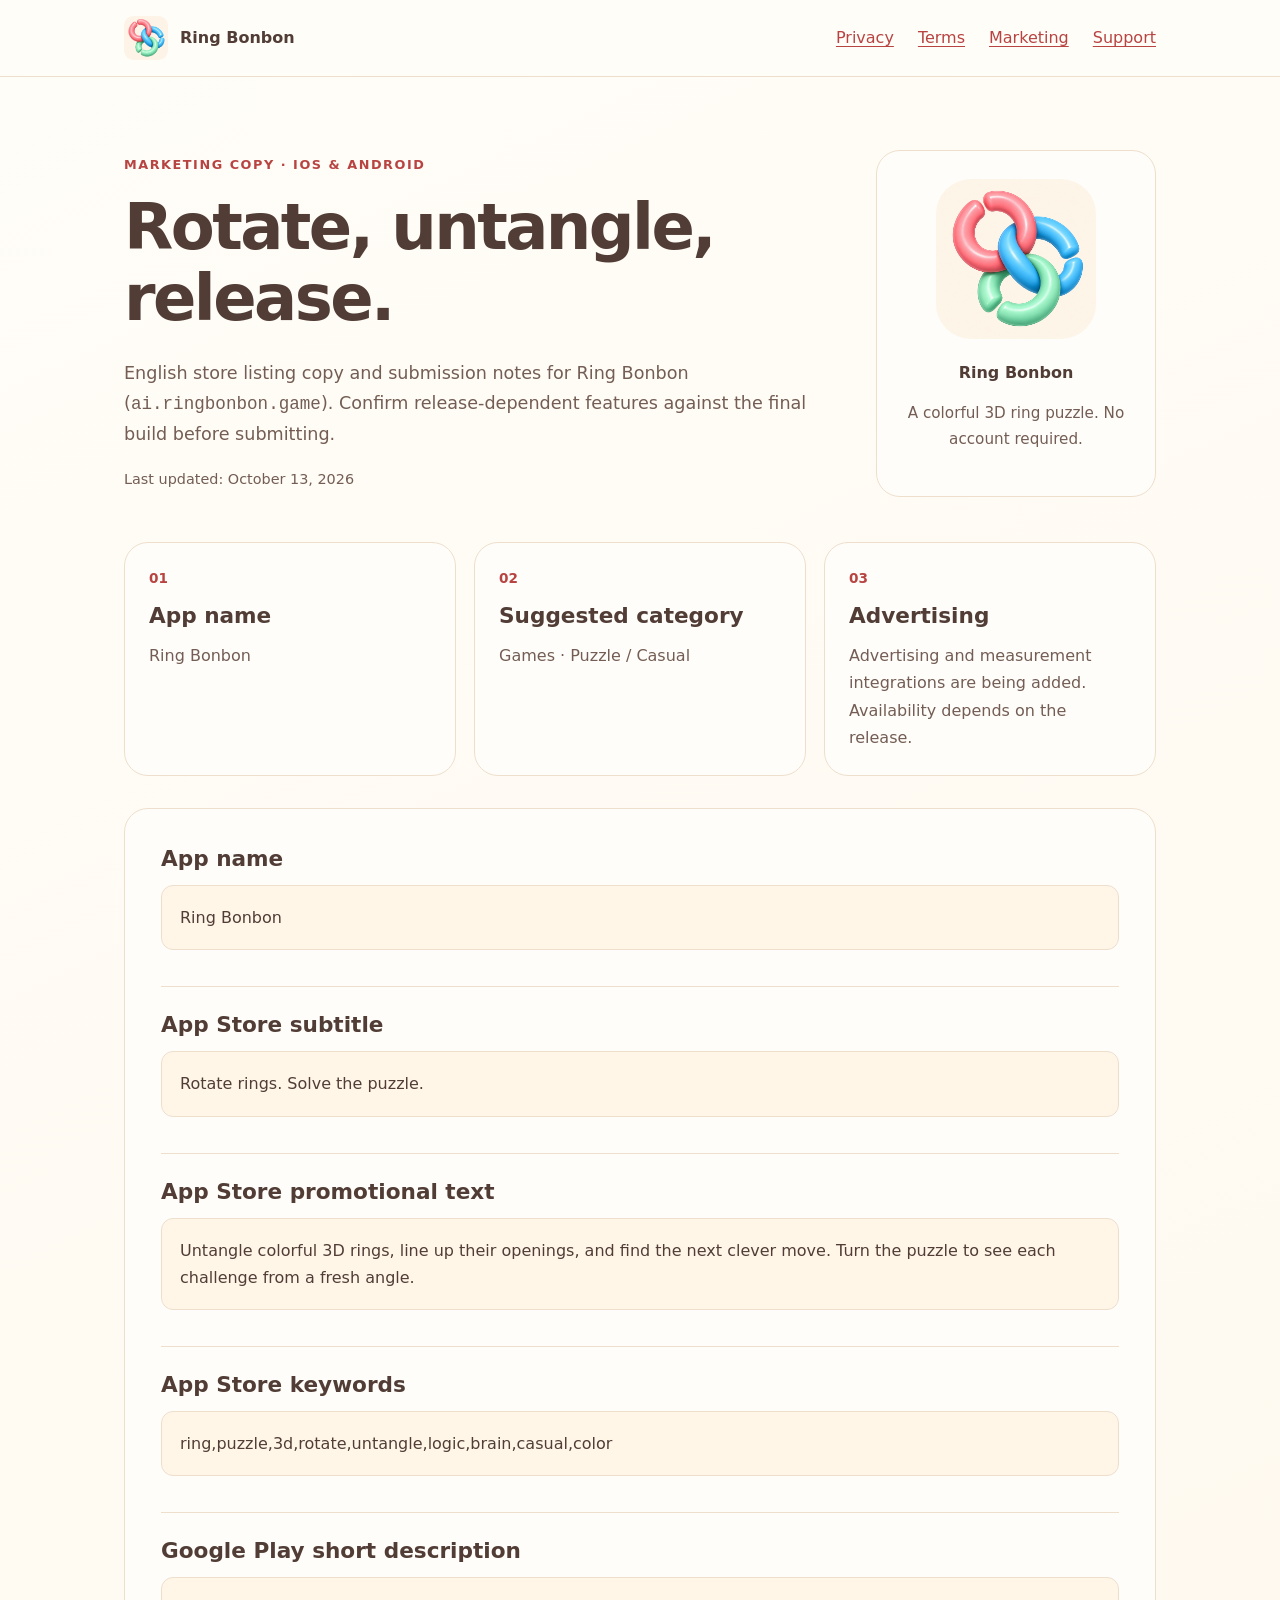
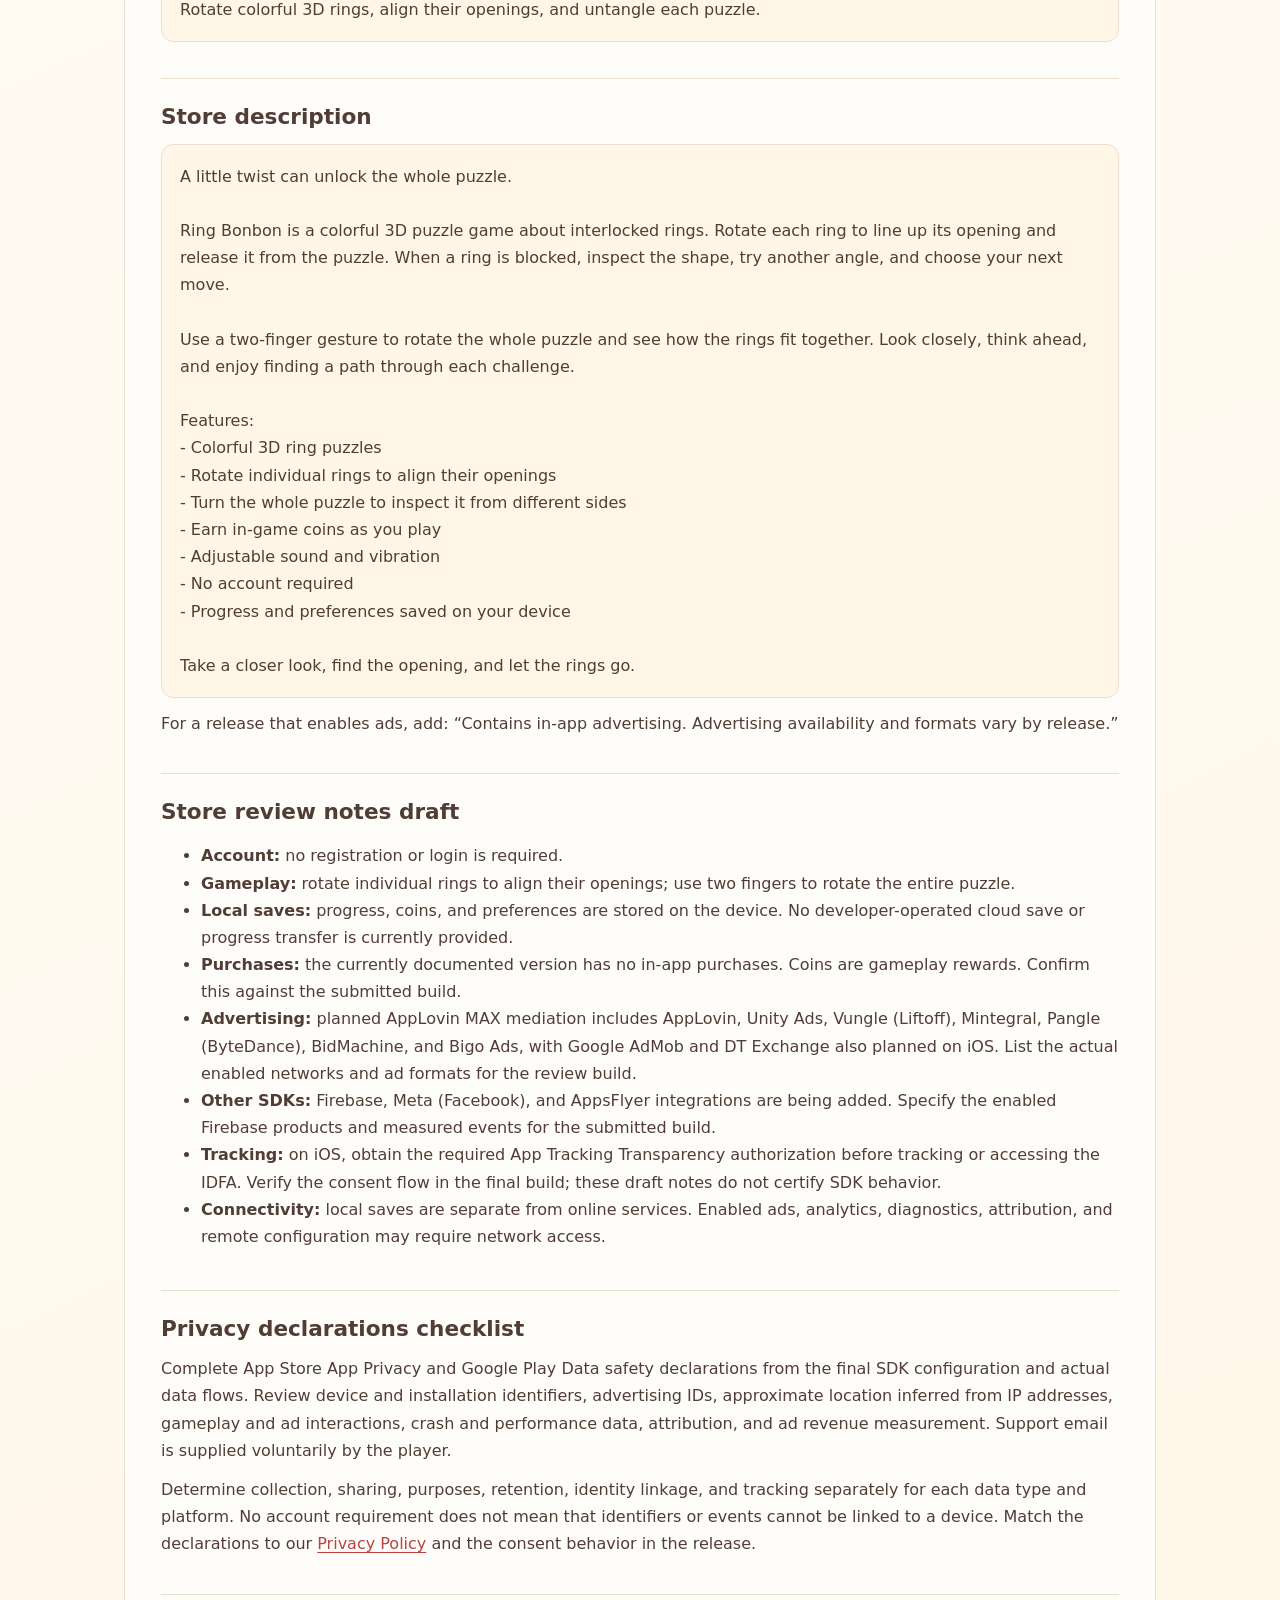
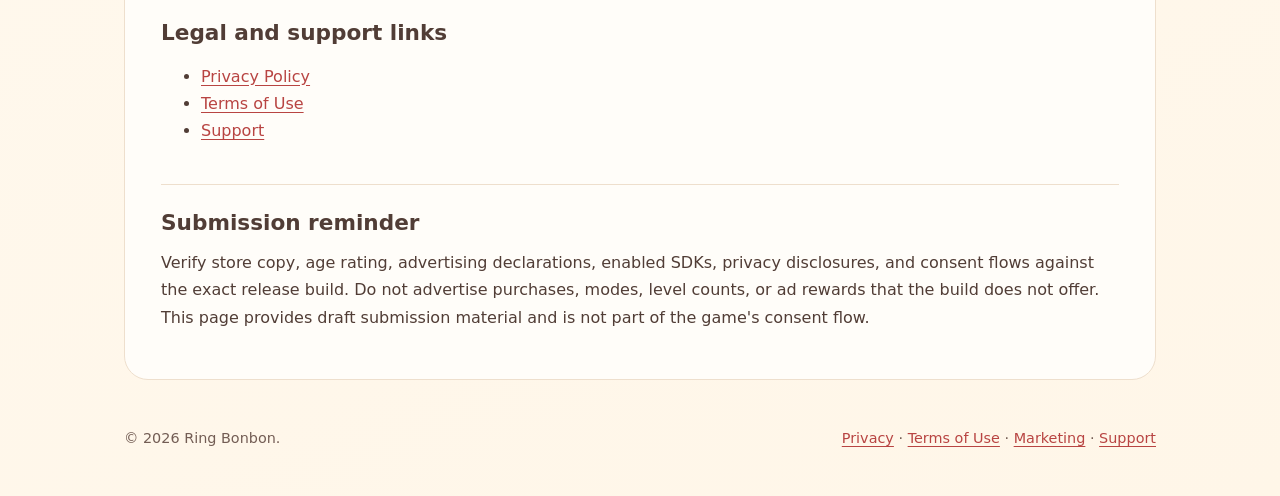
==== marketing.html @ 42c7c256 "feat: add English Ring Bonbon marketing page" ====
<!doctype html>
<html lang="en">
<head>
  <meta charset="utf-8">
  <meta name="viewport" content="width=device-width, initial-scale=1">
  <meta name="description" content="English store listing copy and submission notes for Ring Bonbon on iOS and Android.">
  <meta name="theme-color" content="#fff6e8">
  <title>Marketing Copy | Ring Bonbon</title>
  <link rel="icon" href="assets/app-icon.png">
  <link rel="stylesheet" href="assets/styles.css">
</head>
<body>
  <header><nav aria-label="Page navigation"><a class="brand" href="index.html"><img src="assets/app-icon.png" alt="" width="44" height="44">Ring Bonbon</a><a href="privacy.html">Privacy</a><a href="terms-of-use.html">Terms</a><a href="marketing.html" aria-current="page">Marketing</a><a href="support/">Support</a></nav></header>
  <main>
    <section class="hero"><div><p class="eyebrow">Marketing Copy · iOS &amp; Android</p><h1>Rotate, untangle,<br>release.</h1><p class="lead">English store listing copy and submission notes for Ring Bonbon (<code>ai.ringbonbon.game</code>). Confirm release-dependent features against the final build before submitting.</p><p class="updated">Last updated: October 13, 2026</p></div><aside><img src="assets/app-icon.png" alt="Ring Bonbon app icon" width="160" height="160"><strong>Ring Bonbon</strong><p>A colorful 3D ring puzzle. No account required.</p></aside></section>
    <section class="summary" aria-label="Store listing summary">
      <article><span>01</span><h2>App name</h2><p>Ring Bonbon</p></article>
      <article><span>02</span><h2>Suggested category</h2><p>Games · Puzzle / Casual</p></article>
      <article><span>03</span><h2>Advertising</h2><p>Advertising and measurement integrations are being added. Availability depends on the release.</p></article>
    </section>
    <section class="policy" aria-label="Marketing copy and submission notes">
      <article><h2>App name</h2><pre class="copy-block">Ring Bonbon</pre></article>
      <article><h2>App Store subtitle</h2><pre id="subtitle" class="copy-block">Rotate rings. Solve the puzzle.</pre></article>
      <article><h2>App Store promotional text</h2><pre id="promotional-text" class="copy-block">Untangle colorful 3D rings, line up their openings, and find the next clever move. Turn the puzzle to see each challenge from a fresh angle.</pre></article>
      <article><h2>App Store keywords</h2><pre id="keywords" class="copy-block">ring,puzzle,3d,rotate,untangle,logic,brain,casual,color</pre></article>
      <article><h2>Google Play short description</h2><pre id="short-description" class="copy-block">Rotate colorful 3D rings, align their openings, and untangle each puzzle.</pre></article>
      <article><h2>Store description</h2><pre id="store-description" class="copy-block">A little twist can unlock the whole puzzle.

Ring Bonbon is a colorful 3D puzzle game about interlocked rings. Rotate each ring to line up its opening and release it from the puzzle. When a ring is blocked, inspect the shape, try another angle, and choose your next move.

Use a two-finger gesture to rotate the whole puzzle and see how the rings fit together. Look closely, think ahead, and enjoy finding a path through each challenge.

Features:
- Colorful 3D ring puzzles
- Rotate individual rings to align their openings
- Turn the whole puzzle to inspect it from different sides
- Earn in-game coins as you play
- Adjustable sound and vibration
- No account required
- Progress and preferences saved on your device

Take a closer look, find the opening, and let the rings go.</pre><p>For a release that enables ads, add: “Contains in-app advertising. Advertising availability and formats vary by release.”</p></article>
      <article><h2>Store review notes draft</h2><ul>
        <li><strong>Account:</strong> no registration or login is required.</li>
        <li><strong>Gameplay:</strong> rotate individual rings to align their openings; use two fingers to rotate the entire puzzle.</li>
        <li><strong>Local saves:</strong> progress, coins, and preferences are stored on the device. No developer-operated cloud save or progress transfer is currently provided.</li>
        <li><strong>Purchases:</strong> the currently documented version has no in-app purchases. Coins are gameplay rewards. Confirm this against the submitted build.</li>
        <li><strong>Advertising:</strong> planned AppLovin MAX mediation includes AppLovin, Unity Ads, Vungle (Liftoff), Mintegral, Pangle (ByteDance), BidMachine, and Bigo Ads, with Google AdMob and DT Exchange also planned on iOS. List the actual enabled networks and ad formats for the review build.</li>
        <li><strong>Other SDKs:</strong> Firebase, Meta (Facebook), and AppsFlyer integrations are being added. Specify the enabled Firebase products and measured events for the submitted build.</li>
        <li><strong>Tracking:</strong> on iOS, obtain the required App Tracking Transparency authorization before tracking or accessing the IDFA. Verify the consent flow in the final build; these draft notes do not certify SDK behavior.</li>
        <li><strong>Connectivity:</strong> local saves are separate from online services. Enabled ads, analytics, diagnostics, attribution, and remote configuration may require network access.</li>
      </ul></article>
      <article><h2>Privacy declarations checklist</h2><p>Complete App Store App Privacy and Google Play Data safety declarations from the final SDK configuration and actual data flows. Review device and installation identifiers, advertising IDs, approximate location inferred from IP addresses, gameplay and ad interactions, crash and performance data, attribution, and ad revenue measurement. Support email is supplied voluntarily by the player.</p><p>Determine collection, sharing, purposes, retention, identity linkage, and tracking separately for each data type and platform. No account requirement does not mean that identifiers or events cannot be linked to a device. Match the declarations to our <a href="privacy.html">Privacy Policy</a> and the consent behavior in the release.</p></article>
      <article><h2>Legal and support links</h2><ul><li><a href="privacy.html">Privacy Policy</a></li><li><a href="terms-of-use.html">Terms of Use</a></li><li><a href="support/">Support</a></li></ul></article>
      <article><h2>Submission reminder</h2><p>Verify store copy, age rating, advertising declarations, enabled SDKs, privacy disclosures, and consent flows against the exact release build. Do not advertise purchases, modes, level counts, or ad rewards that the build does not offer. This page provides draft submission material and is not part of the game's consent flow.</p></article>
    </section>
  </main>
  <footer><p>&copy; 2026 Ring Bonbon.</p><div><a href="privacy.html">Privacy</a> · <a href="terms-of-use.html">Terms of Use</a> · <a href="marketing.html">Marketing</a> · <a href="support/">Support</a></div></footer>
</body>
</html>
---- assets/styles.css ----
:root{color-scheme:light;--paper:#fff6e8;--ink:#513d36;--muted:#735d54;--coral:#b84442;--line:#eedfcd}
nav{flex-wrap:wrap}footer{flex-wrap:wrap;gap:12px}@media(max-width:420px){nav .brand{flex-basis:100%}nav{row-gap:10px}}
*{box-sizing:border-box}html{scroll-behavior:smooth;scroll-padding-top:90px}body{margin:0;background:linear-gradient(155deg,#fffdf8,var(--paper));color:var(--ink);font-family:ui-sans-serif,system-ui,-apple-system,BlinkMacSystemFont,"Segoe UI",sans-serif;line-height:1.7}a{color:var(--coral);text-underline-offset:.2em}a:focus-visible{outline:3px solid #427d76;outline-offset:5px}header{background:#fffdf8;border-bottom:1px solid var(--line)}nav{max-width:1080px;margin:auto;padding:16px 24px;display:flex;align-items:center;gap:24px}.brand{display:flex;align-items:center;gap:12px;margin-right:auto;color:var(--ink);font-weight:800;text-decoration:none}.brand img{border-radius:22%}main,footer{max-width:1080px;margin:auto;padding:0 24px}.hero{display:grid;grid-template-columns:1fr 280px;gap:48px;align-items:center;padding:64px 0 36px}.eyebrow{text-transform:uppercase;letter-spacing:.12em;font-size:.8rem;font-weight:800;color:var(--coral)}h1{font-size:clamp(2.5rem,5vw,4rem);line-height:1.12;letter-spacing:-.04em;margin:16px 0 24px}h2{font-size:1.35rem;line-height:1.3;margin:0 0 12px}.lead{font-size:1.1rem;color:var(--muted)}.updated{font-size:.9rem;color:var(--muted)}code{overflow-wrap:anywhere}aside,.summary article,.policy{background:#fffdf9;border:1px solid var(--line);border-radius:24px}aside{text-align:center;padding:28px}aside img{display:block;margin:0 auto 20px;border-radius:22%;max-width:100%;height:auto}aside strong{display:block}aside p{font-size:.95rem;color:var(--muted)}.summary{display:grid;grid-template-columns:repeat(3,1fr);gap:18px;margin-bottom:32px}.summary article{padding:24px}.summary span{display:block;color:var(--coral);font-size:.85rem;font-weight:800;margin-bottom:12px}.summary p{color:var(--muted);margin:0}.policy{padding:36px}.policy article{padding:24px 0;border-bottom:1px solid var(--line)}.policy article:first-child{padding-top:0}.policy article:last-child{border:0;padding-bottom:0}.policy p{margin:12px 0;overflow-wrap:anywhere}.contact{scroll-margin-top:24px}.button{display:inline-block;background:var(--coral);color:white;padding:12px 20px;border-radius:16px;text-decoration:none;margin-top:12px;font-weight:700}footer{display:flex;justify-content:space-between;align-items:center;padding-top:32px;padding-bottom:32px;font-size:.9rem;color:var(--muted)}@media(max-width:720px){.hero{grid-template-columns:1fr;gap:24px;padding-top:32px}.hero aside{display:none}.summary{grid-template-columns:1fr}.policy{padding:24px}nav{gap:16px;padding:14px 20px}.brand{font-size:.95rem}.brand img{width:36px;height:36px}main,footer{padding-left:20px;padding-right:20px}}

.copy-block{white-space:pre-wrap;overflow-wrap:anywhere;font:inherit;background:var(--paper);border:1px solid var(--line);border-radius:12px;padding:18px;margin:12px 0}
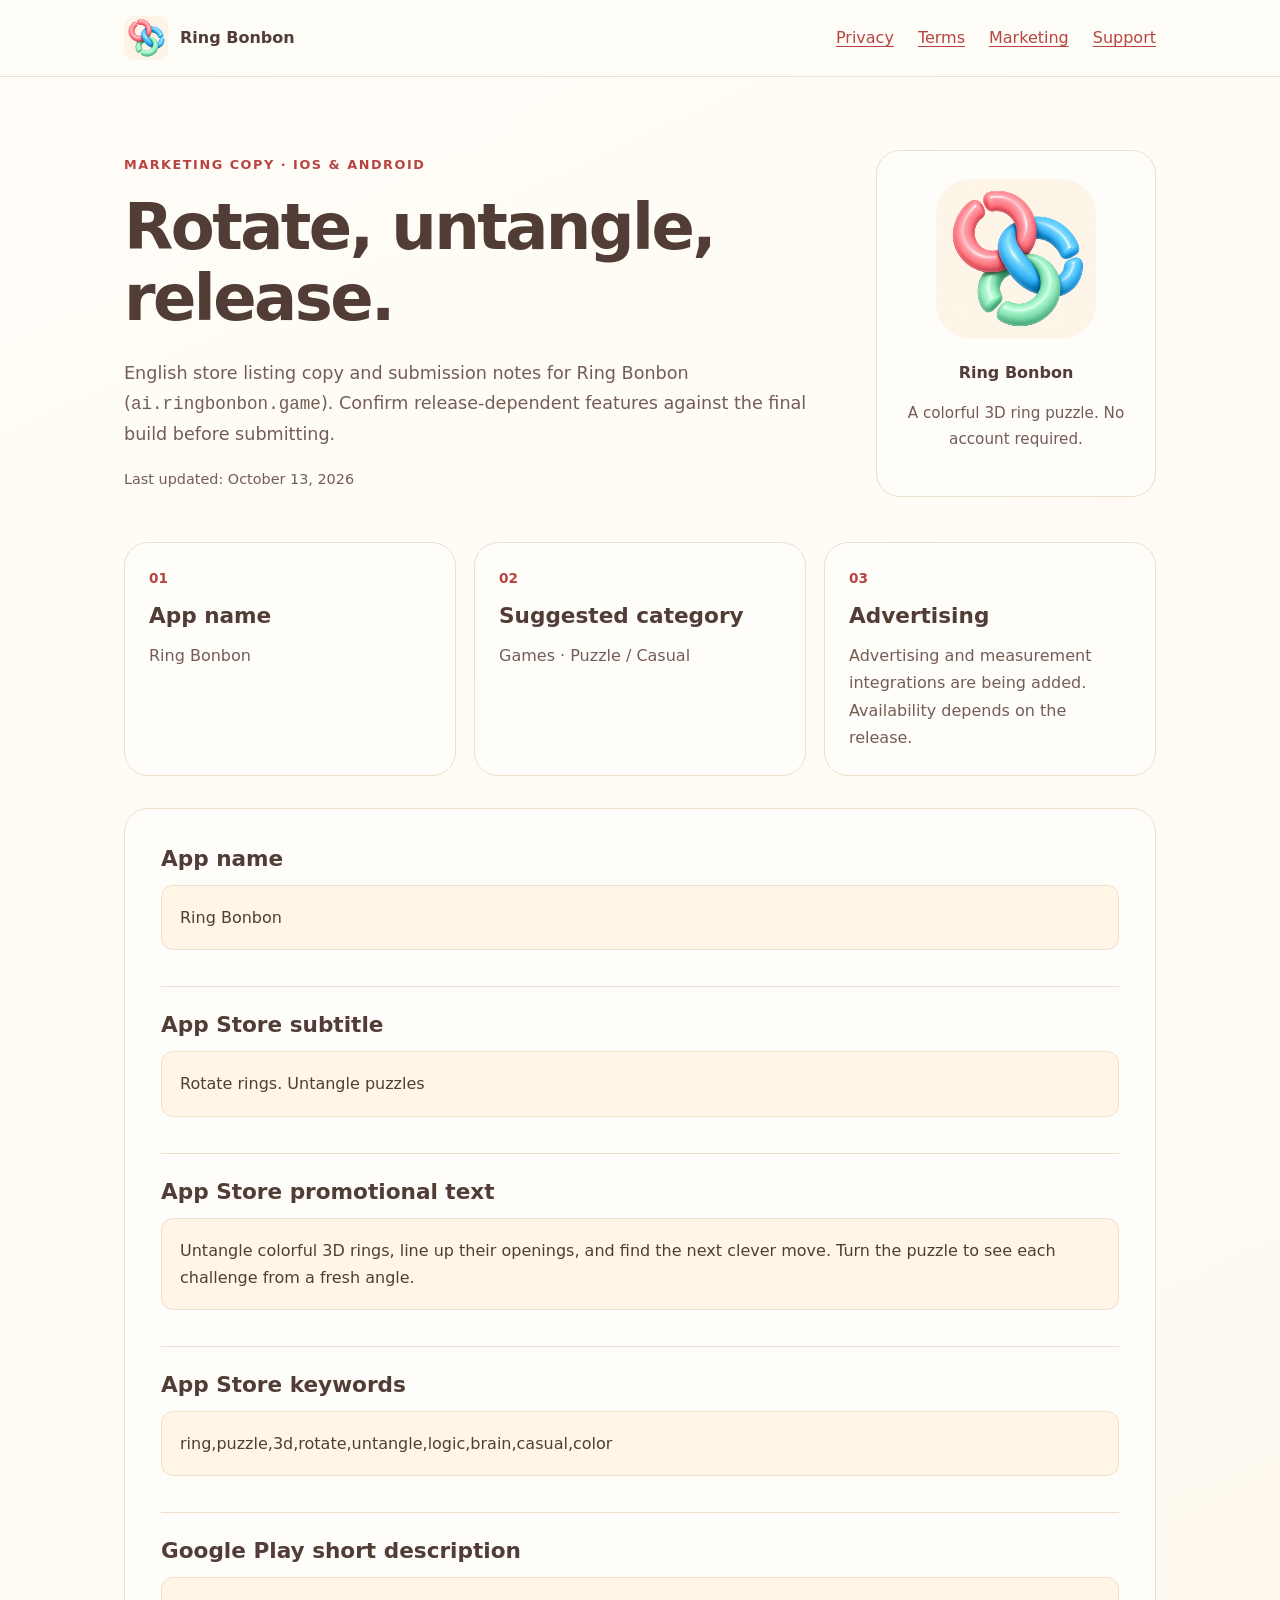
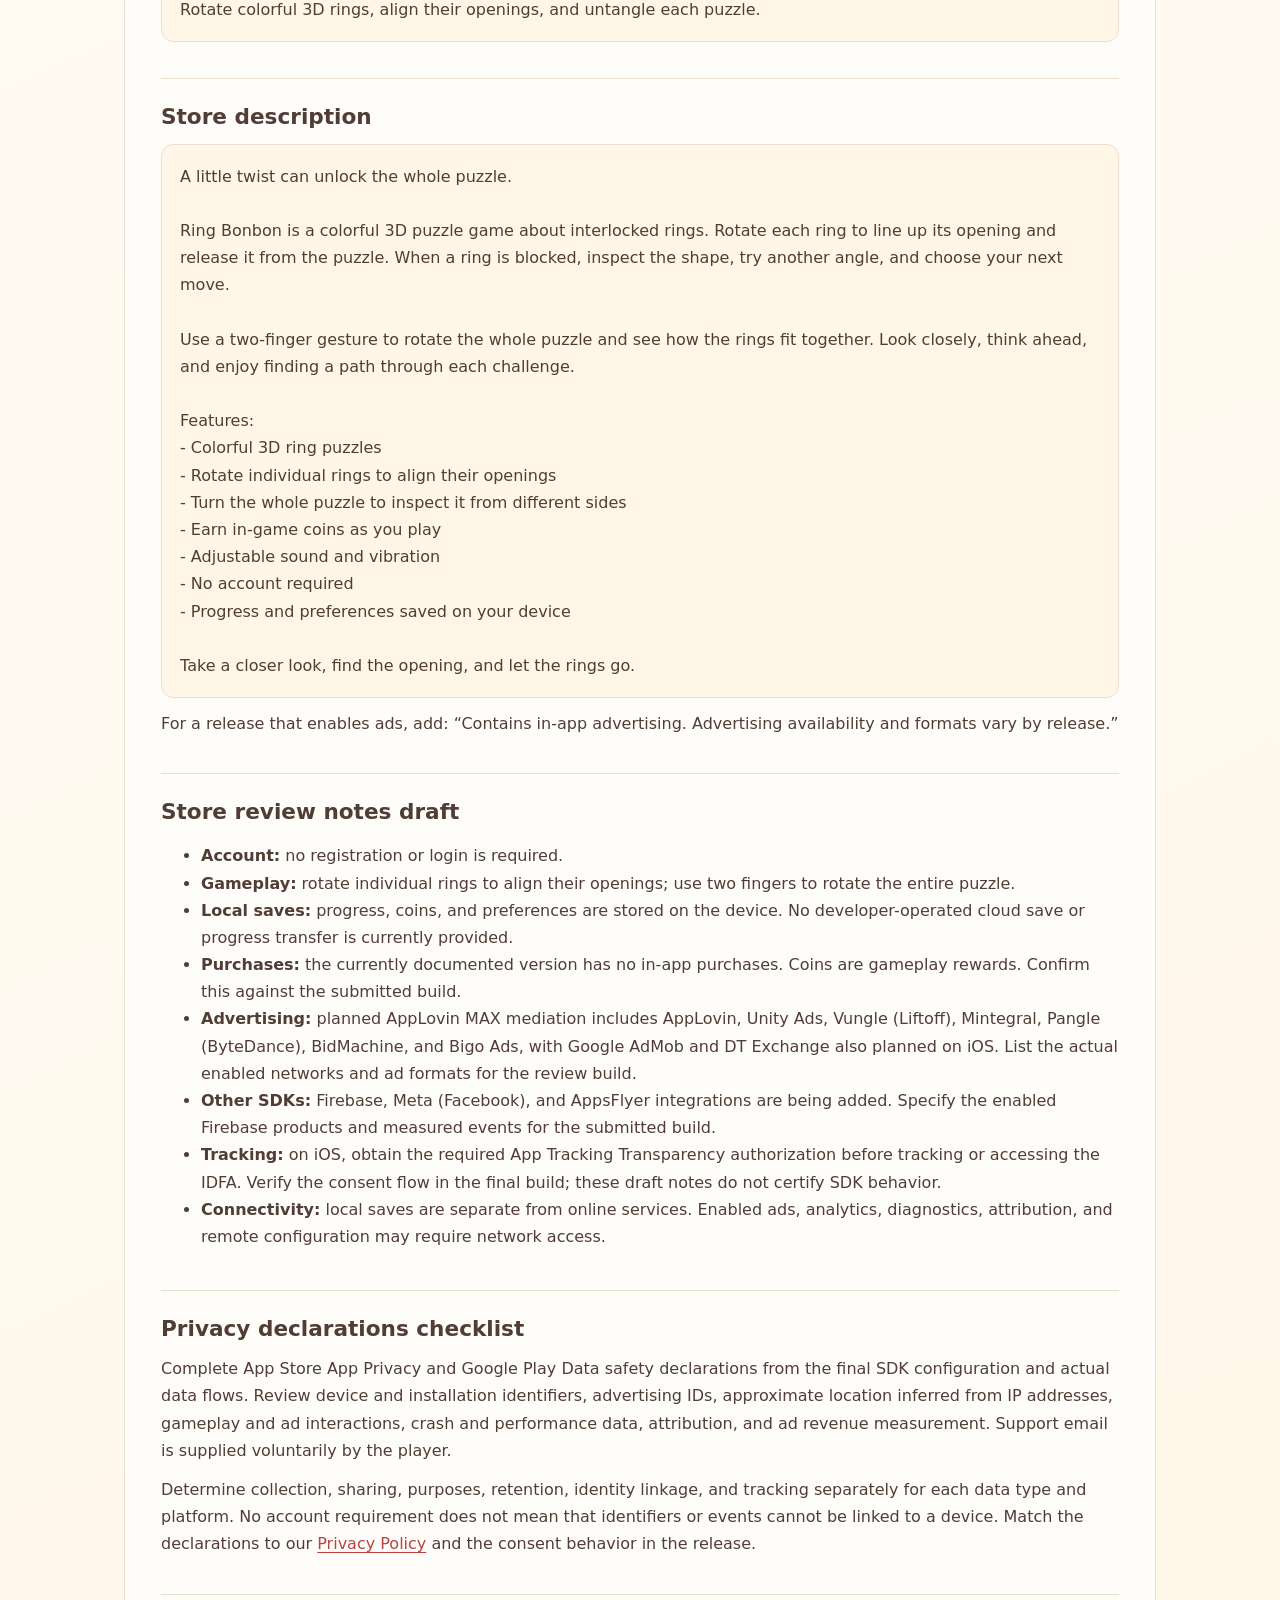
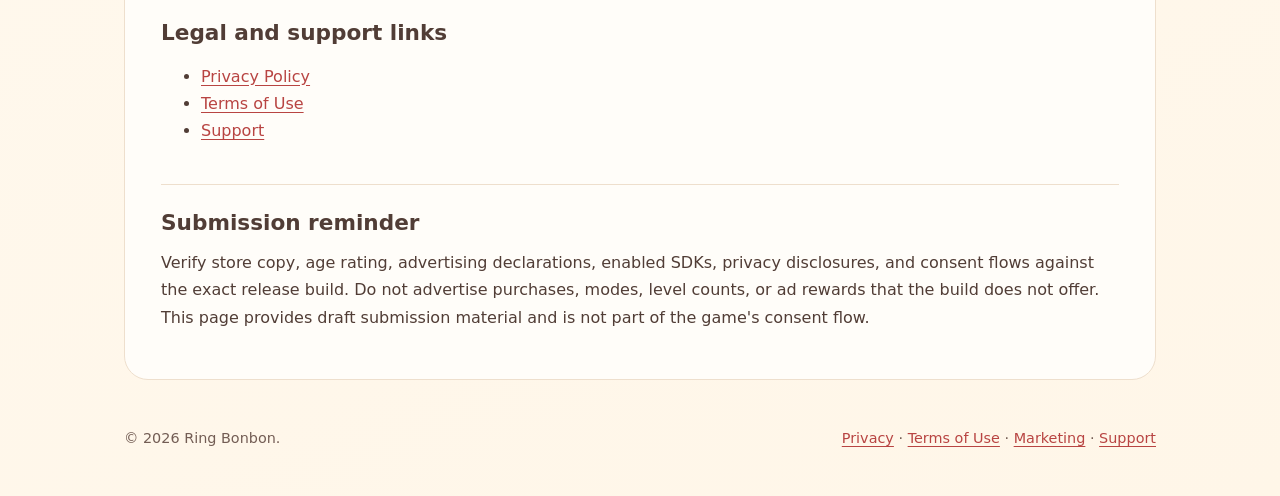
==== commit e2fb5fc0: "fix: keep marketing subtitle within store limit" ====
--- a/marketing.html
+++ b/marketing.html
@@ -20,7 +20,7 @@
     </section>
     <section class="policy" aria-label="Marketing copy and submission notes">
       <article><h2>App name</h2><pre class="copy-block">Ring Bonbon</pre></article>
-      <article><h2>App Store subtitle</h2><pre id="subtitle" class="copy-block">Rotate rings. Solve the puzzle.</pre></article>
+      <article><h2>App Store subtitle</h2><pre id="subtitle" class="copy-block">Rotate rings. Untangle puzzles</pre></article>
       <article><h2>App Store promotional text</h2><pre id="promotional-text" class="copy-block">Untangle colorful 3D rings, line up their openings, and find the next clever move. Turn the puzzle to see each challenge from a fresh angle.</pre></article>
       <article><h2>App Store keywords</h2><pre id="keywords" class="copy-block">ring,puzzle,3d,rotate,untangle,logic,brain,casual,color</pre></article>
       <article><h2>Google Play short description</h2><pre id="short-description" class="copy-block">Rotate colorful 3D rings, align their openings, and untangle each puzzle.</pre></article>
